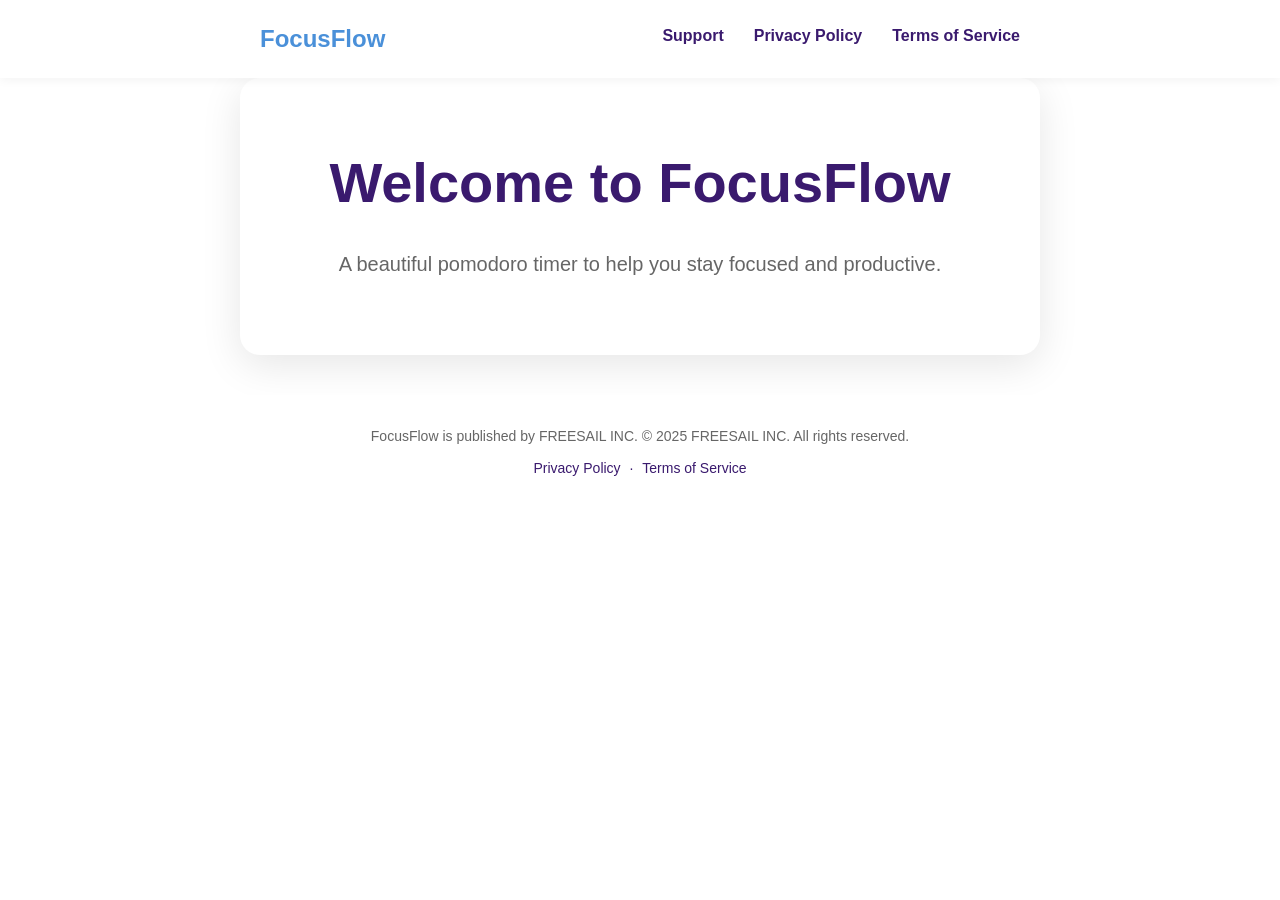
==== docs/index.html @ a46d9808 "web v1" ====
<!DOCTYPE html>
<html lang="en">
<head>
    <meta charset="UTF-8">
    <meta name="viewport" content="width=device-width, initial-scale=1.0">
    <title>FocusFlow</title>
    <link rel="stylesheet" href="style.css">
</head>
<body>
    <header>
        <div class="container">
            <div class="logo">FocusFlow</div>
            <nav>
                <a href="support.html">Support</a>
                <a href="privacy.html">Privacy Policy</a>
                <a href="terms.html">Terms of Service</a>
            </nav>
        </div>
    </header>

    <main class="container">
        <section class="hero">
            <h1>Welcome to FocusFlow</h1>
            <p>A beautiful pomodoro timer to help you stay focused and productive.</p>
        </section>
    </main>

    <footer>
        <div class="container">
            <p>FocusFlow is published by FREESAIL INC. © 2025 FREESAIL INC. All rights reserved.</p>
            <div class="footer-links">
                <a href="privacy.html">Privacy Policy</a> ·
                <a href="terms.html">Terms of Service</a>
            </div>
        </div>
    </footer>
</body>
</html>
---- docs/style.css ----
/* FocusFlow Website Styles */

:root {
    /* FocusFlow brand colors */
    --purple-dark: #3A1A6E;
    --purple-light: #B8A4D4;
    --blush-1: #FFB4A2;
    --blush-2: #F49EB5;
    --blush-3: #B8A4D4;
    --accent: #4A90D9;
    --bg-light: #FAFAFA;
    --text-primary: #3A1A6E;
    --text-secondary: #666;
}

* {
    margin: 0;
    padding: 0;
    box-sizing: border-box;
}

body {
    font-family: -apple-system, BlinkMacSystemFont, 'Nunito', 'Segoe UI', Roboto, sans-serif;
    line-height: 1.6;
    color: var(--text-primary);
    background: #FFFFFF;
    min-height: 100vh;
}

.container {
    max-width: 800px;
    margin: 0 auto;
    padding: 0 20px;
}

/* Header */
header {
    background: rgba(255, 255, 255, 0.95);
    backdrop-filter: blur(10px);
    padding: 20px 0;
    position: sticky;
    top: 0;
    z-index: 100;
    box-shadow: 0 2px 10px rgba(0, 0, 0, 0.05);
}

header .container {
    display: flex;
    justify-content: space-between;
    align-items: center;
}

.logo {
    font-size: 24px;
    font-weight: 800;
    color: var(--accent);
}

nav {
    display: flex;
    gap: 30px;
}

nav a {
    color: var(--text-primary);
    text-decoration: none;
    font-weight: 600;
    transition: color 0.3s;
    padding-bottom: 5px;
    border-bottom: 2px solid transparent;
}

nav a:hover,
nav a.active {
    color: var(--accent);
    border-bottom-color: var(--accent);
}

/* Main Content */
main {
    background: white;
    margin: 40px auto;
    padding: 60px 40px;
    border-radius: 20px;
    box-shadow: 0 10px 40px rgba(0, 0, 0, 0.1);
}

main.content {
    max-width: 700px;
}

h1 {
    font-size: 48px;
    font-weight: 800;
    color: var(--purple-dark);
    margin-bottom: 10px;
}

h2 {
    font-size: 28px;
    font-weight: 700;
    color: var(--purple-dark);
    margin-top: 40px;
    margin-bottom: 15px;
}

h3 {
    font-size: 20px;
    font-weight: 700;
    color: var(--purple-dark);
    margin-bottom: 10px;
}

p {
    color: var(--text-secondary);
    margin-bottom: 15px;
}

.last-updated {
    color: var(--text-secondary);
    font-size: 14px;
    margin-bottom: 30px;
}

.subtitle {
    font-size: 18px;
    color: var(--text-secondary);
    margin-bottom: 40px;
}

/* Highlight Box */
.highlight-box {
    background: var(--accent);
    color: white;
    padding: 30px;
    border-radius: 16px;
    margin: 30px 0;
}

.highlight-box h3 {
    color: white;
    margin-bottom: 15px;
}

.highlight-box ul {
    list-style: none;
    padding: 0;
}

.highlight-box li {
    padding-left: 25px;
    margin-bottom: 10px;
    position: relative;
    color: white;
}

.highlight-box li:before {
    content: "✓";
    position: absolute;
    left: 0;
    font-weight: bold;
    color: white;
}

/* Lists */
ul {
    margin-left: 30px;
    margin-bottom: 20px;
    color: var(--text-secondary);
}

li {
    margin-bottom: 8px;
}

/* Links */
a {
    color: var(--accent);
    text-decoration: none;
    transition: opacity 0.3s;
}

a:hover {
    opacity: 0.8;
}

/* Contact Box */
.contact-box {
    background: #F5F5F7;
    padding: 30px;
    border-radius: 16px;
    margin: 40px 0;
    text-align: center;
}

.contact-box p {
    color: var(--text-primary);
    margin-bottom: 10px;
}

.contact-box a {
    font-size: 18px;
    font-weight: 600;
}

/* Support Card */
.support-card {
    background: var(--accent);
    color: white;
    padding: 40px;
    border-radius: 16px;
    text-align: center;
    margin: 40px 0;
}

.support-card .icon {
    font-size: 48px;
    margin-bottom: 20px;
}

.support-card h2 {
    color: white;
    margin-top: 0;
}

.support-card p {
    color: rgba(255, 255, 255, 0.9);
}

.button {
    display: inline-block;
    background: white;
    color: var(--accent);
    padding: 15px 30px;
    border-radius: 12px;
    font-weight: 700;
    margin-top: 20px;
    transition: transform 0.2s;
}

.button:hover {
    transform: translateY(-2px);
    opacity: 1;
}

/* FAQ Items */
.faq-item {
    margin-bottom: 15px;
}

.faq-question {
    display: flex;
    justify-content: space-between;
    align-items: center;
    cursor: pointer;
    padding: 20px;
    background: #F5F5F7;
    border-radius: 12px;
    transition: background 0.3s;
}

.faq-question:hover {
    background: #EBEBED;
}

.faq-question h3 {
    margin: 0;
    font-size: 18px;
    font-weight: 600;
    color: var(--text-primary);
}

.faq-arrow {
    font-size: 24px;
    color: var(--text-secondary);
    transition: transform 0.3s;
}

.faq-item.active .faq-arrow {
    transform: rotate(90deg);
}

.faq-answer {
    max-height: 0;
    overflow: hidden;
    transition: max-height 0.3s ease-out, padding 0.3s ease-out;
    padding: 0 20px;
}

.faq-item.active .faq-answer {
    max-height: 500px;
    padding: 20px;
}

.faq-answer p {
    margin: 0;
    color: var(--text-secondary);
}

.faq-answer ul {
    margin-top: 10px;
}

/* Hero Section */
.hero {
    text-align: center;
    padding: 60px 0;
}

.hero h1 {
    font-size: 56px;
    margin-bottom: 20px;
}

.hero p {
    font-size: 20px;
    color: var(--text-secondary);
}

/* Footer */
footer {
    background: rgba(255, 255, 255, 0.95);
    padding: 30px 0;
    text-align: center;
    margin-top: 40px;
}

footer p {
    color: var(--text-secondary);
    font-size: 14px;
    margin-bottom: 10px;
}

.footer-links {
    font-size: 14px;
}

.footer-links a {
    color: var(--text-primary);
    margin: 0 5px;
}

/* Mobile Responsive */
@media (max-width: 768px) {
    header .container {
        flex-direction: column;
        gap: 15px;
    }

    nav {
        gap: 20px;
    }

    main {
        padding: 40px 20px;
        margin: 20px auto;
    }

    h1 {
        font-size: 36px;
    }

    h2 {
        font-size: 24px;
    }

    .hero h1 {
        font-size: 42px;
    }

    .hero p {
        font-size: 18px;
    }
}
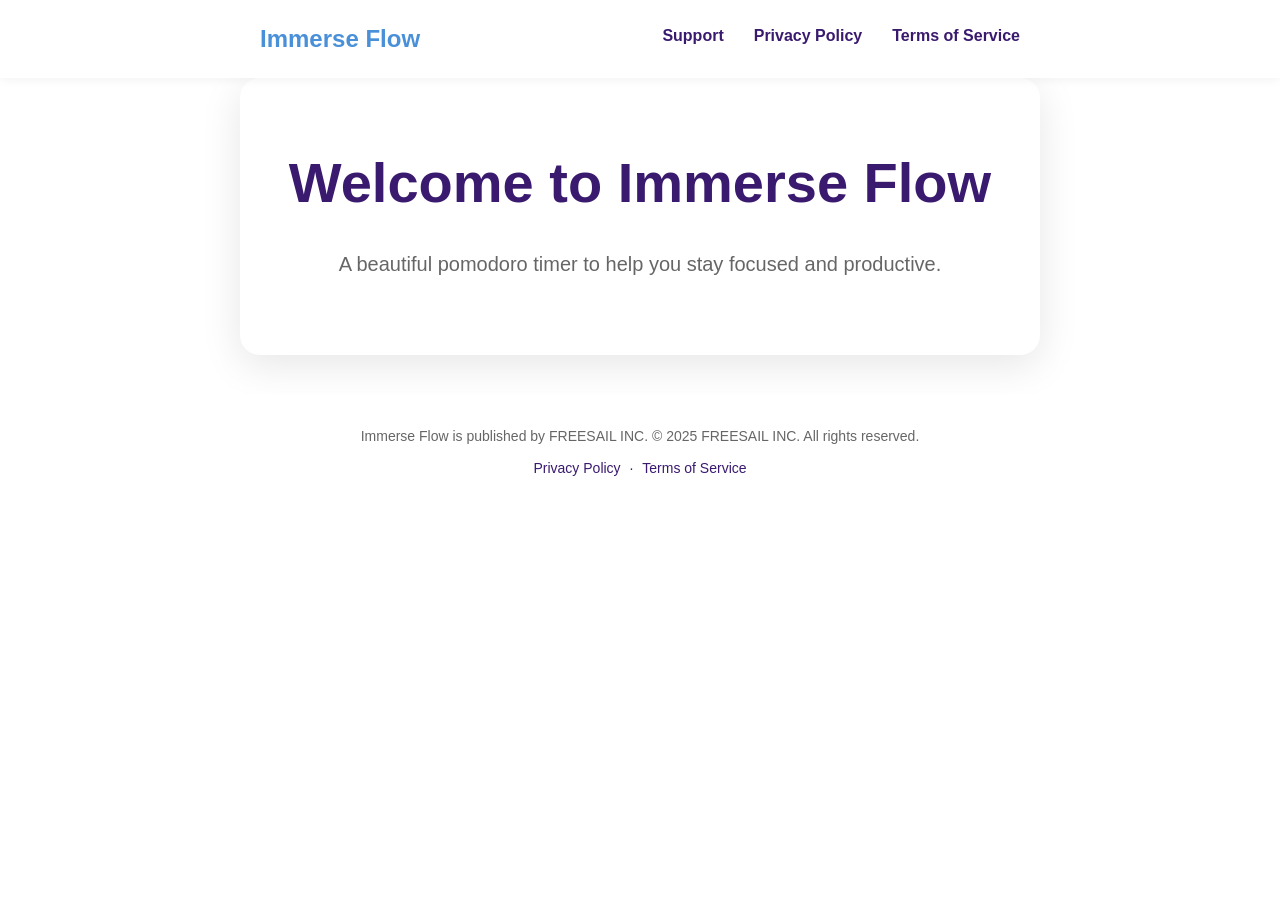
==== commit 9110394e: "update name" ====
--- a/docs/index.html
+++ b/docs/index.html
@@ -3,13 +3,13 @@
 <head>
     <meta charset="UTF-8">
     <meta name="viewport" content="width=device-width, initial-scale=1.0">
-    <title>FocusFlow</title>
+    <title>Immerse Flow</title>
     <link rel="stylesheet" href="style.css">
 </head>
 <body>
     <header>
         <div class="container">
-            <div class="logo">FocusFlow</div>
+            <div class="logo">Immerse Flow</div>
             <nav>
                 <a href="support.html">Support</a>
                 <a href="privacy.html">Privacy Policy</a>
@@ -20,14 +20,14 @@
 
     <main class="container">
         <section class="hero">
-            <h1>Welcome to FocusFlow</h1>
+            <h1>Welcome to Immerse Flow</h1>
             <p>A beautiful pomodoro timer to help you stay focused and productive.</p>
         </section>
     </main>
 
     <footer>
         <div class="container">
-            <p>FocusFlow is published by FREESAIL INC. © 2025 FREESAIL INC. All rights reserved.</p>
+            <p>Immerse Flow is published by FREESAIL INC. © 2025 FREESAIL INC. All rights reserved.</p>
             <div class="footer-links">
                 <a href="privacy.html">Privacy Policy</a> ·
                 <a href="terms.html">Terms of Service</a>
--- a/docs/style.css
+++ b/docs/style.css
@@ -1,7 +1,7 @@
-/* FocusFlow Website Styles */
+/* Immerse Flow Website Styles */
 
 :root {
-    /* FocusFlow brand colors */
+    /* Immerse Flow brand colors */
     --purple-dark: #3A1A6E;
     --purple-light: #B8A4D4;
     --blush-1: #FFB4A2;
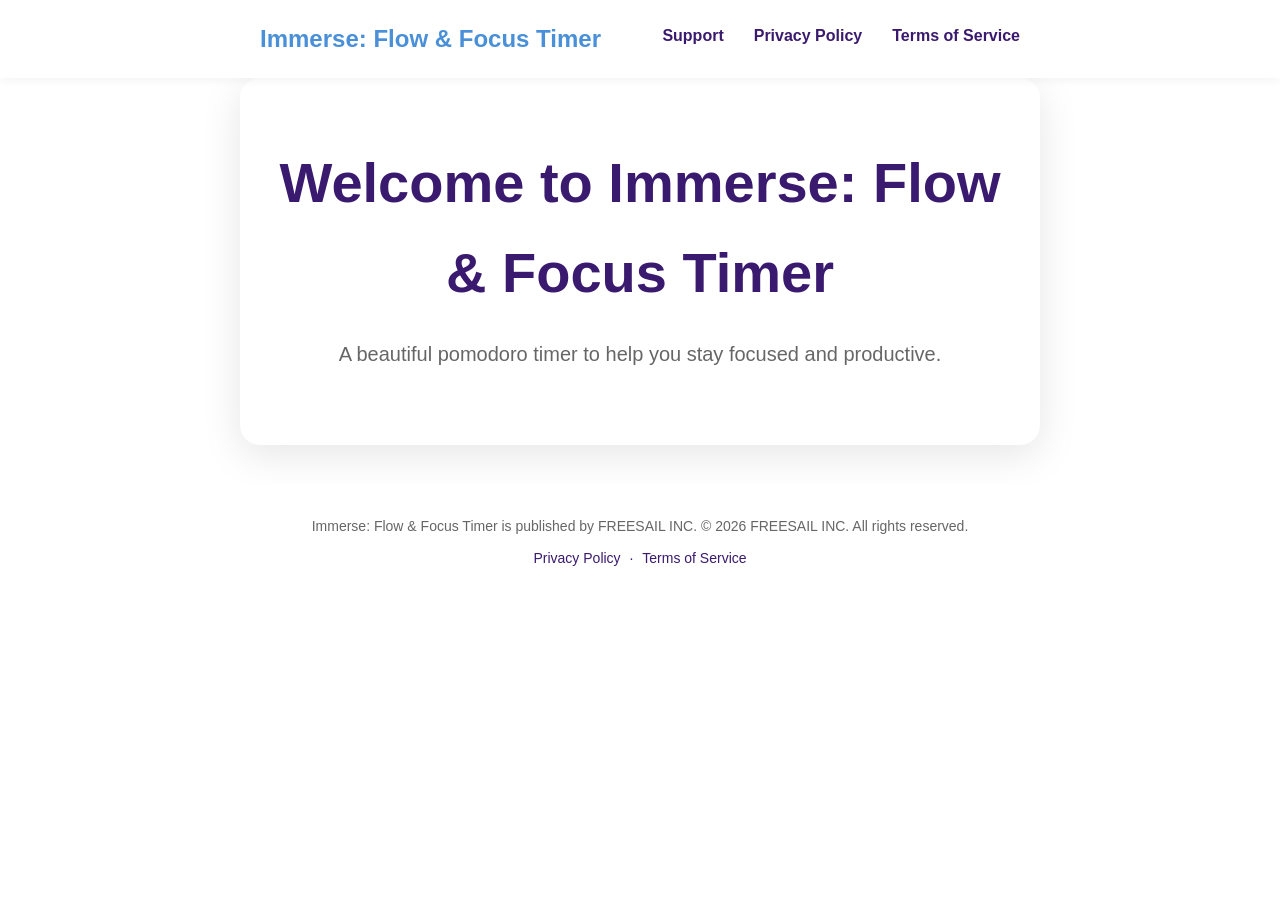
==== commit bcff02a2: "2026 fixed" ====
--- a/docs/index.html
+++ b/docs/index.html
@@ -3,13 +3,13 @@
 <head>
     <meta charset="UTF-8">
     <meta name="viewport" content="width=device-width, initial-scale=1.0">
-    <title>Immerse Flow</title>
+    <title>Immerse: Flow &amp; Focus Timer</title>
     <link rel="stylesheet" href="style.css">
 </head>
 <body>
     <header>
         <div class="container">
-            <div class="logo">Immerse Flow</div>
+            <a href="index.html" class="logo">Immerse: Flow &amp; Focus Timer</a>
             <nav>
                 <a href="support.html">Support</a>
                 <a href="privacy.html">Privacy Policy</a>
@@ -20,14 +20,14 @@
 
     <main class="container">
         <section class="hero">
-            <h1>Welcome to Immerse Flow</h1>
+            <h1>Welcome to Immerse: Flow &amp; Focus Timer</h1>
             <p>A beautiful pomodoro timer to help you stay focused and productive.</p>
         </section>
     </main>
 
     <footer>
         <div class="container">
-            <p>Immerse Flow is published by FREESAIL INC. © 2025 FREESAIL INC. All rights reserved.</p>
+            <p>Immerse: Flow &amp; Focus Timer is published by FREESAIL INC. © 2026 FREESAIL INC. All rights reserved.</p>
             <div class="footer-links">
                 <a href="privacy.html">Privacy Policy</a> ·
                 <a href="terms.html">Terms of Service</a>
--- a/docs/style.css
+++ b/docs/style.css
@@ -54,6 +54,13 @@
     font-size: 24px;
     font-weight: 800;
     color: var(--accent);
+    text-decoration: none;
+    cursor: pointer;
+    transition: opacity 0.3s;
+}
+
+.logo:hover {
+    opacity: 0.8;
 }
 
 nav {
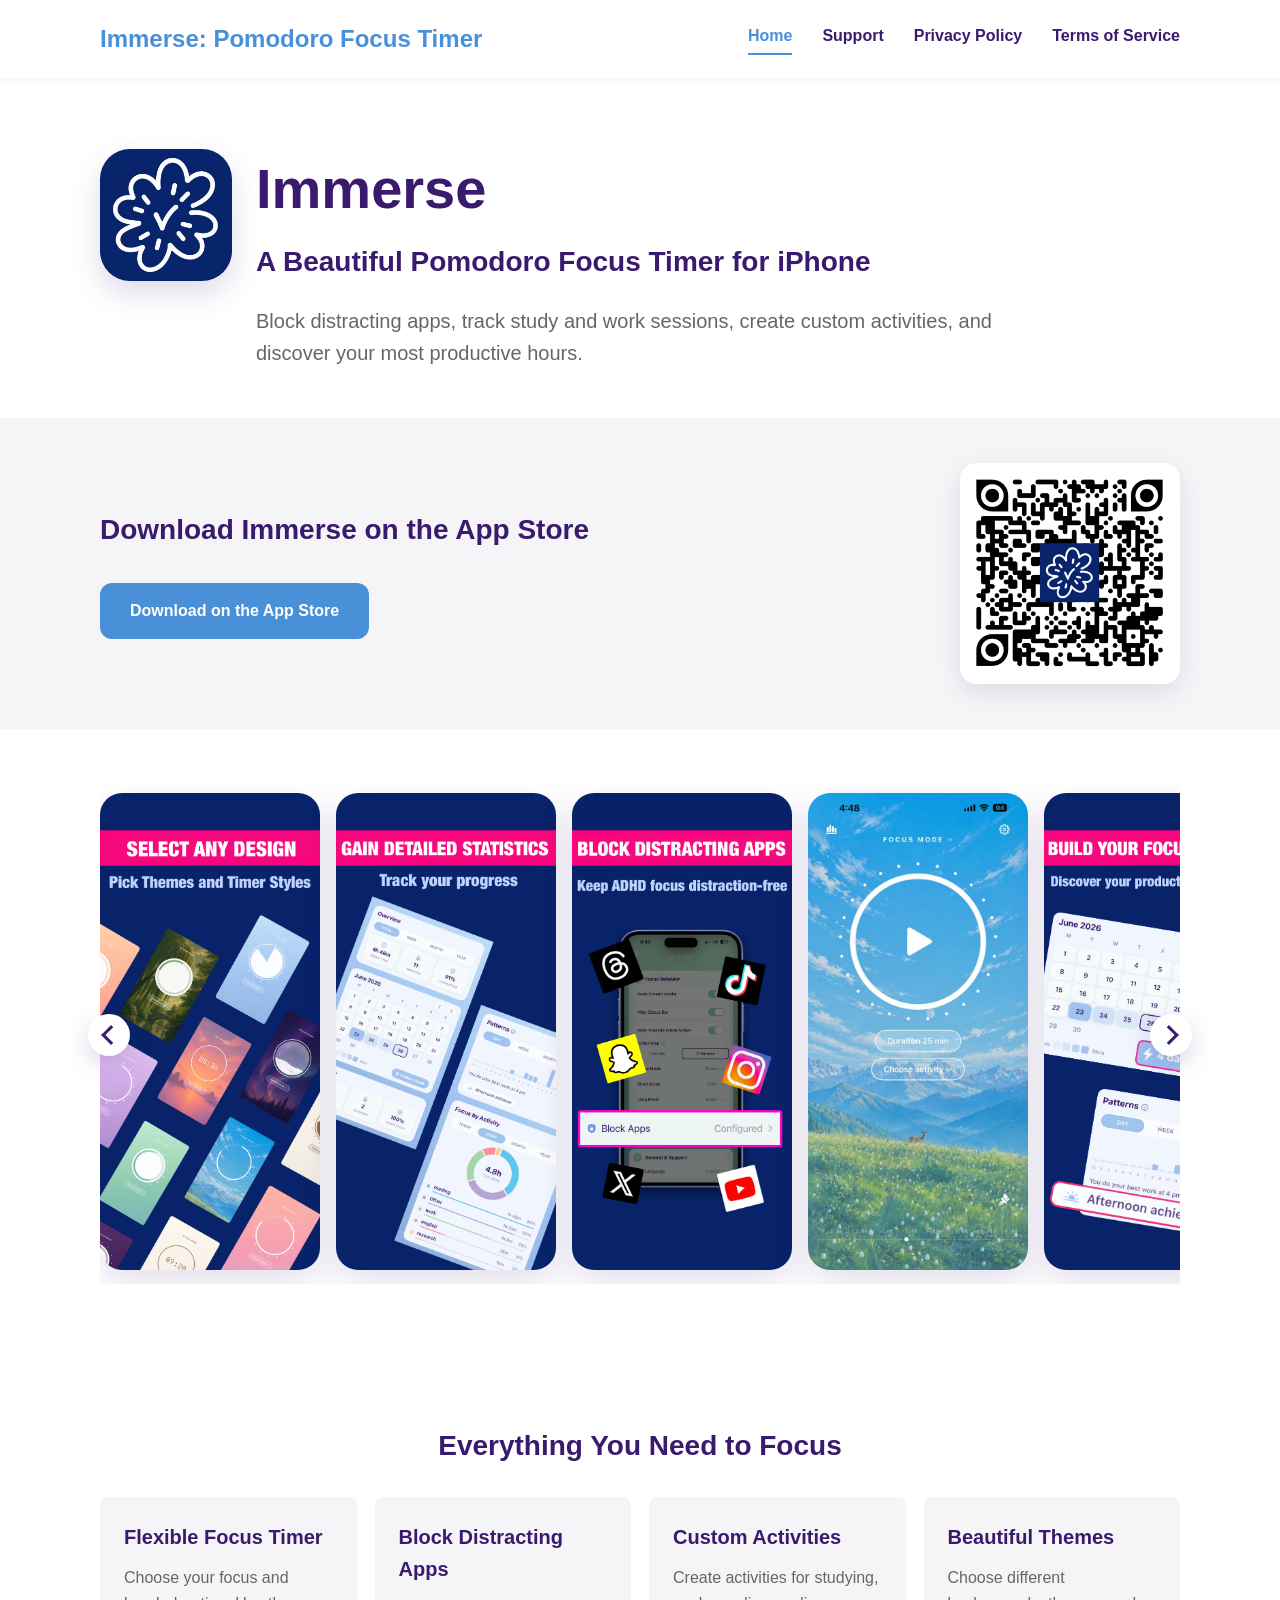
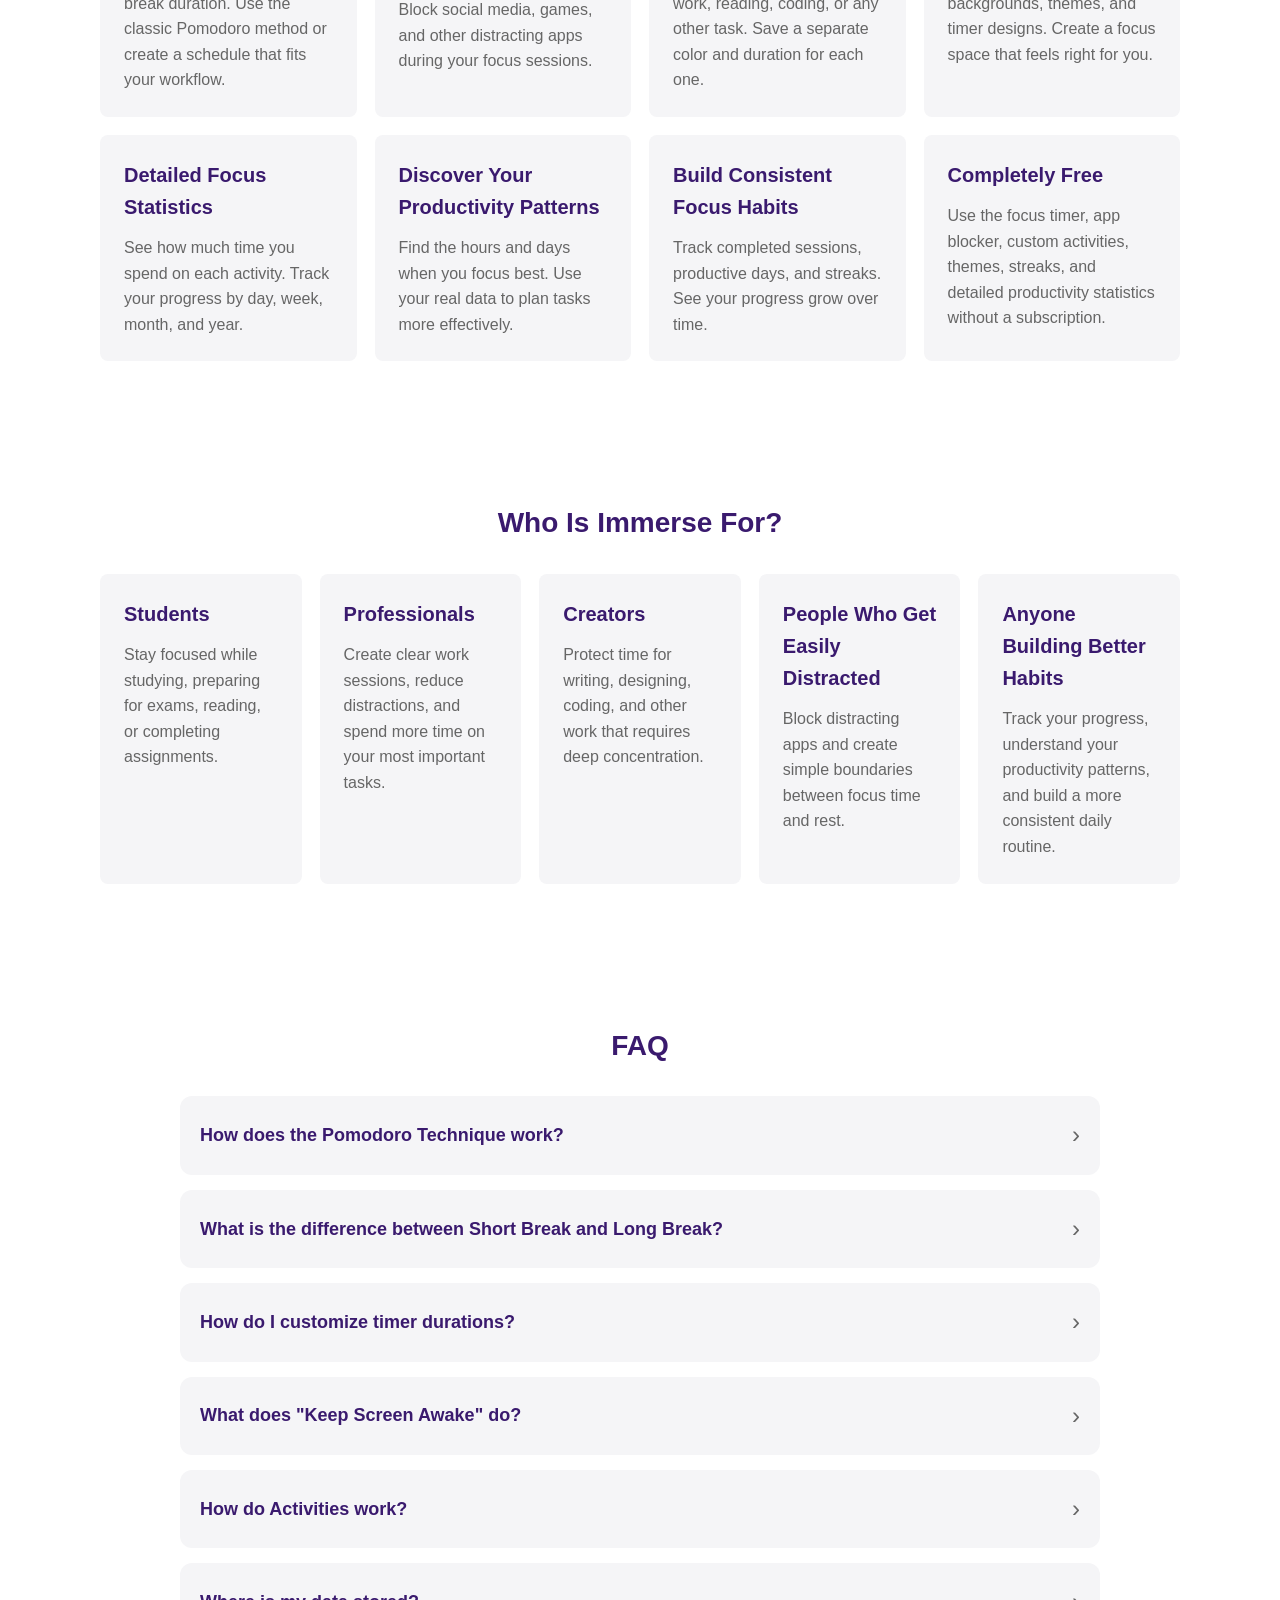
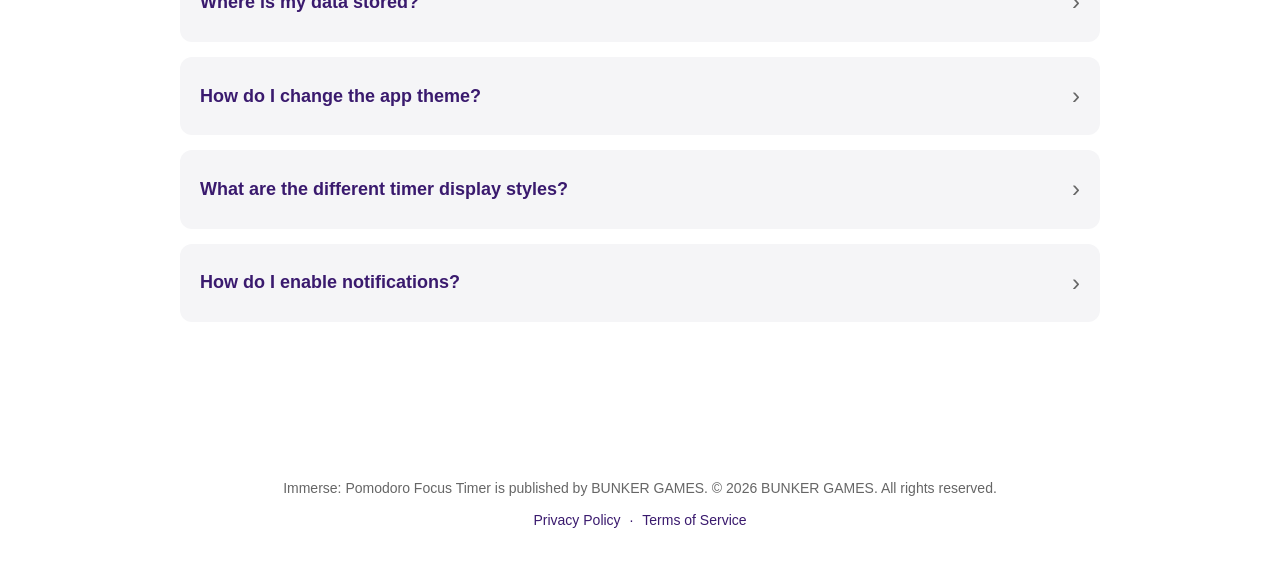
==== commit 8068cd97: "Upd main page" ====
--- a/docs/index.html
+++ b/docs/index.html
@@ -3,14 +3,48 @@
 <head>
     <meta charset="UTF-8">
     <meta name="viewport" content="width=device-width, initial-scale=1.0">
-    <title>Immerse: Flow &amp; Focus Timer</title>
+    <title>Immerse: Pomodoro Focus Timer for iPhone | Study &amp; Deep Work</title>
+    <meta name="description" content="Immerse is a free Pomodoro focus timer for iPhone with app blocking, custom activities, beautiful themes, streaks, and detailed productivity statistics.">
+    <meta name="robots" content="index, follow, max-image-preview:large">
+    <link rel="canonical" href="https://nikaprokudina.github.io/Immerse-Flow/">
+    <meta property="og:type" content="website">
+    <meta property="og:title" content="Immerse: Pomodoro Focus Timer">
+    <meta property="og:description" content="A beautiful free focus timer for study, work, and deep focus on iPhone.">
+    <meta property="og:url" content="https://nikaprokudina.github.io/Immerse-Flow/">
+    <meta property="og:image" content="https://nikaprokudina.github.io/Immerse-Flow/og-image.jpg">
+    <meta name="twitter:card" content="summary_large_image">
+    <meta name="apple-itunes-app" content="app-id=6782882276">
+    <script type="application/ld+json">
+    {
+      "@context": "https://schema.org",
+      "@type": "MobileApplication",
+      "name": "Immerse: Pomodoro Focus Timer",
+      "alternateName": "Immerse",
+      "operatingSystem": "iOS 17.0 or later",
+      "applicationCategory": "UtilitiesApplication",
+      "applicationSubCategory": "Productivity",
+      "description": "A free Pomodoro focus timer for iPhone with app blocking, custom activities, themes, streaks, and detailed productivity statistics.",
+      "url": "https://nikaprokudina.github.io/Immerse-Flow/",
+      "downloadUrl": "https://apps.apple.com/app/id6782882276",
+      "offers": {
+        "@type": "Offer",
+        "price": "0",
+        "priceCurrency": "USD"
+      },
+      "publisher": {
+        "@type": "Organization",
+        "name": "BUNKER GAMES"
+      }
+    }
+    </script>
     <link rel="stylesheet" href="style.css">
 </head>
 <body>
     <header>
         <div class="container">
-            <a href="index.html" class="logo">Immerse: Flow &amp; Focus Timer</a>
+            <a href="index.html" class="logo">Immerse: Pomodoro Focus Timer</a>
             <nav>
+                <a href="index.html" class="active">Home</a>
                 <a href="support.html">Support</a>
                 <a href="privacy.html">Privacy Policy</a>
                 <a href="terms.html">Terms of Service</a>
@@ -18,21 +52,294 @@
         </div>
     </header>
 
-    <main class="container">
+    <main class="home-main">
         <section class="hero">
-            <h1>Welcome to Immerse: Flow &amp; Focus Timer</h1>
-            <p>A beautiful pomodoro timer to help you stay focused and productive.</p>
+            <div class="container hero-content">
+                <div class="hero-title">
+                    <img src="Icon.png" alt="Immerse app icon">
+                    <div class="hero-heading">
+                        <h1>Immerse</h1>
+                        <p class="hero-subtitle">A Beautiful Pomodoro Focus Timer for iPhone</p>
+                    </div>
+                </div>
+                <p class="hero-description">Block distracting apps, track study and work sessions, create custom activities, and discover your most productive hours.</p>
+            </div>
+        </section>
+
+        <section class="download-section">
+            <div class="container app-download">
+                <div class="app-download-copy">
+                    <h2>Download Immerse on the App Store</h2>
+                    <a class="button app-store-button" href="https://apps.apple.com/tr/app/immerse-pomodoro-focus-timer/id6782882276" target="_blank" rel="noopener noreferrer">Download on the App Store</a>
+                </div>
+                <a class="qr-link" href="https://apps.apple.com/tr/app/immerse-pomodoro-focus-timer/id6782882276" target="_blank" rel="noopener noreferrer" aria-label="Open Immerse in the App Store">
+                    <img src="QR.jpg" alt="QR code for Immerse on the App Store">
+                </a>
+            </div>
+        </section>
+
+        <section class="screenshots-section">
+            <div class="container">
+                <div class="screenshots-carousel">
+                    <button class="carousel-button carousel-button-prev" type="button" aria-label="Scroll screenshots left"></button>
+                    <div class="screenshots-grid" aria-label="Immerse app screenshots">
+                        <img src="1.JPG" alt="Immerse focus timer screen" loading="lazy" draggable="false">
+                        <img src="2.JPG" alt="Immerse timer customization screen" loading="lazy" draggable="false">
+                        <img src="3.JPG" alt="Immerse custom activities screen" loading="lazy" draggable="false">
+                        <img src="4.jpg" alt="Immerse app blocking screen" loading="lazy" draggable="false">
+                        <img src="5.JPG" alt="Immerse focus statistics screen" loading="lazy" draggable="false">
+                        <img src="6.jpg" alt="Immerse productivity patterns screen" loading="lazy" draggable="false">
+                        <img src="7.JPG" alt="Immerse focus habits and streaks screen" loading="lazy" draggable="false">
+                    </div>
+                    <button class="carousel-button carousel-button-next" type="button" aria-label="Scroll screenshots right"></button>
+                </div>
+            </div>
+        </section>
+
+        <section class="content-section">
+            <div class="container">
+                <h2>Everything You Need to Focus</h2>
+                <div class="feature-grid">
+                    <article class="feature-card">
+                        <h3>Flexible Focus Timer</h3>
+                        <p>Choose your focus and break duration. Use the classic Pomodoro method or create a schedule that fits your workflow.</p>
+                    </article>
+                    <article class="feature-card">
+                        <h3>Block Distracting Apps</h3>
+                        <p>Block social media, games, and other distracting apps during your focus sessions.</p>
+                    </article>
+                    <article class="feature-card">
+                        <h3>Custom Activities</h3>
+                        <p>Create activities for studying, work, reading, coding, or any other task. Save a separate color and duration for each one.</p>
+                    </article>
+                    <article class="feature-card">
+                        <h3>Beautiful Themes</h3>
+                        <p>Choose different backgrounds, themes, and timer designs. Create a focus space that feels right for you.</p>
+                    </article>
+                    <article class="feature-card">
+                        <h3>Detailed Focus Statistics</h3>
+                        <p>See how much time you spend on each activity. Track your progress by day, week, month, and year.</p>
+                    </article>
+                    <article class="feature-card">
+                        <h3>Discover Your Productivity Patterns</h3>
+                        <p>Find the hours and days when you focus best. Use your real data to plan tasks more effectively.</p>
+                    </article>
+                    <article class="feature-card">
+                        <h3>Build Consistent Focus Habits</h3>
+                        <p>Track completed sessions, productive days, and streaks. See your progress grow over time.</p>
+                    </article>
+                    <article class="feature-card">
+                        <h3>Completely Free</h3>
+                        <p>Use the focus timer, app blocker, custom activities, themes, streaks, and detailed productivity statistics without a subscription.</p>
+                    </article>
+                </div>
+            </div>
+        </section>
+
+        <section class="content-section">
+            <div class="container">
+                <h2>Who Is Immerse For?</h2>
+                <div class="audience-grid">
+                    <article class="feature-card">
+                        <h3>Students</h3>
+                        <p>Stay focused while studying, preparing for exams, reading, or completing assignments.</p>
+                    </article>
+                    <article class="feature-card">
+                        <h3>Professionals</h3>
+                        <p>Create clear work sessions, reduce distractions, and spend more time on your most important tasks.</p>
+                    </article>
+                    <article class="feature-card">
+                        <h3>Creators</h3>
+                        <p>Protect time for writing, designing, coding, and other work that requires deep concentration.</p>
+                    </article>
+                    <article class="feature-card">
+                        <h3>People Who Get Easily Distracted</h3>
+                        <p>Block distracting apps and create simple boundaries between focus time and rest.</p>
+                    </article>
+                    <article class="feature-card">
+                        <h3>Anyone Building Better Habits</h3>
+                        <p>Track your progress, understand your productivity patterns, and build a more consistent daily routine.</p>
+                    </article>
+                </div>
+            </div>
+        </section>
+
+        <section class="faq-section">
+            <div class="container">
+                <h2>FAQ</h2>
+
+                <div class="faq-item">
+                    <div class="faq-question">
+                        <h3>How does the Pomodoro Technique work?</h3>
+                        <span class="faq-arrow">›</span>
+                    </div>
+                    <div class="faq-answer">
+                        <p>The Pomodoro Technique is a time management method that uses a timer to break work into intervals, typically 25 minutes, separated by short breaks. Immerse: Pomodoro Focus Timer helps you customize these intervals to match your workflow.</p>
+                    </div>
+                </div>
+
+                <div class="faq-item">
+                    <div class="faq-question">
+                        <h3>What is the difference between Short Break and Long Break?</h3>
+                        <span class="faq-arrow">›</span>
+                    </div>
+                    <div class="faq-answer">
+                        <p>Short Breaks are quick 5-minute rests between focus sessions. Long Breaks are longer 15-minute breaks that occur after a set number of focus sessions, configurable in Settings, Focus Behavior, Long Break After.</p>
+                    </div>
+                </div>
+
+                <div class="faq-item">
+                    <div class="faq-question">
+                        <h3>How do I customize timer durations?</h3>
+                        <span class="faq-arrow">›</span>
+                    </div>
+                    <div class="faq-answer">
+                        <p>Open Settings, then Focus Behavior. You can customize Focus Mode duration, Short Break, Long Break, and set Duration Step to control time increments.</p>
+                    </div>
+                </div>
+
+                <div class="faq-item">
+                    <div class="faq-question">
+                        <h3>What does "Keep Screen Awake" do?</h3>
+                        <span class="faq-arrow">›</span>
+                    </div>
+                    <div class="faq-answer">
+                        <p>When enabled, Immerse: Pomodoro Focus Timer prevents your device from going to sleep during an active focus session. This keeps the timer visible on your screen.</p>
+                    </div>
+                </div>
+
+                <div class="faq-item">
+                    <div class="faq-question">
+                        <h3>How do Activities work?</h3>
+                        <span class="faq-arrow">›</span>
+                    </div>
+                    <div class="faq-answer">
+                        <p>Activities let you categorize your focus sessions, such as Coding, Writing, or Study. Create activities in Settings, Activities, then select one before starting a timer. Your statistics will track time spent on each activity.</p>
+                    </div>
+                </div>
+
+                <div class="faq-item">
+                    <div class="faq-question">
+                        <h3>Where is my data stored?</h3>
+                        <span class="faq-arrow">›</span>
+                    </div>
+                    <div class="faq-answer">
+                        <p>All your focus sessions, statistics, and settings are stored locally on your device in Immerse: Pomodoro Focus Timer's private storage. Your data never leaves your device and is not uploaded to any server. See our <a href="privacy.html">Privacy Policy</a> for more details.</p>
+                    </div>
+                </div>
+
+                <div class="faq-item">
+                    <div class="faq-question">
+                        <h3>How do I change the app theme?</h3>
+                        <span class="faq-arrow">›</span>
+                    </div>
+                    <div class="faq-answer">
+                        <p>Open Settings, Appearance, Background. Choose from gradient themes like Blush, Sky, Peach, Matcha, Lavender, Milk, Twilight, or photo backgrounds like Sunset, Mountains, Forest, and Aurora.</p>
+                    </div>
+                </div>
+
+                <div class="faq-item">
+                    <div class="faq-question">
+                        <h3>What are the different timer display styles?</h3>
+                        <span class="faq-arrow">›</span>
+                    </div>
+                    <div class="faq-answer">
+                        <p>Immerse: Pomodoro Focus Timer offers 5 timer styles in Settings, Appearance, Timer Display:</p>
+                        <ul>
+                            <li><strong>Lap</strong> - Inner circle with gradient progress</li>
+                            <li><strong>Pie</strong> - Wedge-style countdown</li>
+                            <li><strong>Ring</strong> - Classic circular ring</li>
+                            <li><strong>Digits</strong> - Large digital countdown</li>
+                            <li><strong>Bubble</strong> - Floating bubble design</li>
+                        </ul>
+                    </div>
+                </div>
+
+                <div class="faq-item">
+                    <div class="faq-question">
+                        <h3>How do I enable notifications?</h3>
+                        <span class="faq-arrow">›</span>
+                    </div>
+                    <div class="faq-answer">
+                        <p>Open Settings, General &amp; Support, Notifications and toggle it on. If this is your first time, iOS will ask for permission. If you previously denied permission, the toggle will open iOS Settings where you can enable notifications for Immerse: Pomodoro Focus Timer.</p>
+                    </div>
+                </div>
+            </div>
         </section>
     </main>
 
     <footer>
         <div class="container">
-            <p>Immerse: Flow &amp; Focus Timer is published by FREESAIL INC. © 2026 FREESAIL INC. All rights reserved.</p>
+            <p>Immerse: Pomodoro Focus Timer is published by BUNKER GAMES. © 2026 BUNKER GAMES. All rights reserved.</p>
             <div class="footer-links">
                 <a href="privacy.html">Privacy Policy</a> ·
                 <a href="terms.html">Terms of Service</a>
             </div>
         </div>
     </footer>
+
+    <script>
+        const screenshotsGrid = document.querySelector('.screenshots-grid');
+        if (screenshotsGrid) {
+            let isDragging = false;
+            let dragStartX = 0;
+            let scrollStartX = 0;
+
+            document.querySelector('.carousel-button-prev')?.addEventListener('click', () => {
+                screenshotsGrid.scrollBy({ left: -screenshotsGrid.clientWidth, behavior: 'smooth' });
+            });
+            document.querySelector('.carousel-button-next')?.addEventListener('click', () => {
+                screenshotsGrid.scrollBy({ left: screenshotsGrid.clientWidth, behavior: 'smooth' });
+            });
+
+            screenshotsGrid.addEventListener('pointerdown', event => {
+                isDragging = true;
+                dragStartX = event.clientX;
+                scrollStartX = screenshotsGrid.scrollLeft;
+                screenshotsGrid.classList.add('dragging');
+                screenshotsGrid.setPointerCapture(event.pointerId);
+            });
+
+            screenshotsGrid.addEventListener('pointermove', event => {
+                if (!isDragging) {
+                    return;
+                }
+
+                event.preventDefault();
+                screenshotsGrid.scrollLeft = scrollStartX - (event.clientX - dragStartX);
+            });
+
+            const stopDragging = event => {
+                if (!isDragging) {
+                    return;
+                }
+
+                isDragging = false;
+                screenshotsGrid.classList.remove('dragging');
+                if (screenshotsGrid.hasPointerCapture(event.pointerId)) {
+                    screenshotsGrid.releasePointerCapture(event.pointerId);
+                }
+            };
+
+            screenshotsGrid.addEventListener('pointerup', stopDragging);
+            screenshotsGrid.addEventListener('pointercancel', stopDragging);
+            screenshotsGrid.addEventListener('pointerleave', stopDragging);
+        }
+
+        document.querySelectorAll('.faq-question').forEach(question => {
+            question.addEventListener('click', () => {
+                const faqItem = question.parentElement;
+                const isActive = faqItem.classList.contains('active');
+
+                document.querySelectorAll('.faq-item').forEach(item => {
+                    item.classList.remove('active');
+                });
+
+                if (!isActive) {
+                    faqItem.classList.add('active');
+                }
+            });
+        });
+    </script>
 </body>
 </html>
--- a/docs/style.css
+++ b/docs/style.css
@@ -1,7 +1,7 @@
-/* Immerse Flow Website Styles */
+/* Immerse: Pomodoro Focus Timer Website Styles */
 
 :root {
-    /* Immerse Flow brand colors */
+    /* Immerse: Pomodoro Focus Timer brand colors */
     --purple-dark: #3A1A6E;
     --purple-light: #B8A4D4;
     --blush-1: #FFB4A2;
@@ -28,7 +28,7 @@
 }
 
 .container {
-    max-width: 800px;
+    max-width: 1120px;
     margin: 0 auto;
     padding: 0 20px;
 }
@@ -92,8 +92,12 @@
     box-shadow: 0 10px 40px rgba(0, 0, 0, 0.1);
 }
 
+main.container {
+    padding: 60px 40px;
+}
+
 main.content {
-    max-width: 700px;
+    max-width: 1040px;
 }
 
 h1 {
@@ -309,19 +313,234 @@
 }
 
 /* Hero Section */
+.home-main {
+    margin: 24px 0 40px;
+    padding: 0;
+    border-radius: 0;
+    box-shadow: none;
+    overflow: hidden;
+}
+
 .hero {
     text-align: center;
-    padding: 60px 0;
+    padding: 42px 0 34px;
 }
 
 .hero h1 {
     font-size: 56px;
-    margin-bottom: 20px;
-}
-
-.hero p {
+    margin-bottom: 0;
+    text-align: left;
+}
+
+.hero-description {
     font-size: 20px;
     color: var(--text-secondary);
+    margin-top: 20px;
+    margin-left: 156px;
+    max-width: 780px;
+    text-align: left;
+}
+
+.hero-content {
+    max-width: 1120px;
+}
+
+.hero-title {
+    display: flex;
+    align-items: center;
+    justify-content: flex-start;
+    gap: 24px;
+}
+
+.hero-heading {
+    min-width: 0;
+}
+
+.hero-subtitle {
+    font-size: 28px;
+    font-weight: 700;
+    color: var(--purple-dark);
+    margin-top: 6px;
+    margin-bottom: 0;
+    text-align: left;
+}
+
+.hero-title img {
+    flex: 0 0 132px;
+    width: 132px;
+    height: 132px;
+    border-radius: 30px;
+    box-shadow: 0 12px 30px rgba(58, 26, 110, 0.16);
+}
+
+.screenshots-section {
+    padding: 56px 0 70px;
+}
+
+.screenshots-carousel {
+    position: relative;
+}
+
+.screenshots-grid {
+    display: flex;
+    gap: 16px;
+    overflow-x: auto;
+    scroll-snap-type: x mandatory;
+    padding: 8px 4px 14px;
+    -webkit-overflow-scrolling: touch;
+    cursor: grab;
+    user-select: none;
+    touch-action: pan-y;
+}
+
+.screenshots-grid.dragging {
+    cursor: grabbing;
+    scroll-snap-type: none;
+}
+
+.screenshots-grid img {
+    flex: 0 0 220px;
+    display: block;
+    width: 220px;
+    border-radius: 22px;
+    box-shadow: 0 12px 34px rgba(58, 26, 110, 0.14);
+    scroll-snap-align: start;
+}
+
+.carousel-button {
+    position: absolute;
+    top: 50%;
+    z-index: 2;
+    width: 42px;
+    height: 42px;
+    appearance: none;
+    border: 0;
+    border-radius: 50%;
+    background: white;
+    color: var(--purple-dark);
+    box-shadow: 0 8px 24px rgba(58, 26, 110, 0.18);
+    cursor: pointer;
+    transform: translateY(-50%);
+    transition: transform 0.2s, opacity 0.2s;
+}
+
+.carousel-button::before {
+    content: "";
+    position: absolute;
+    top: 50%;
+    left: 50%;
+    width: 11px;
+    height: 11px;
+    border-top: 3px solid currentColor;
+    border-right: 3px solid currentColor;
+}
+
+.carousel-button-prev::before {
+    transform: translate(-35%, -50%) rotate(-135deg);
+}
+
+.carousel-button-next::before {
+    transform: translate(-65%, -50%) rotate(45deg);
+}
+
+.carousel-button:hover {
+    opacity: 1;
+    transform: translateY(-50%) scale(1.05);
+}
+
+.carousel-button-prev {
+    left: -12px;
+}
+
+.carousel-button-next {
+    right: -12px;
+}
+
+.content-section,
+.faq-section {
+    padding: 70px 0;
+}
+
+.content-section h2,
+.faq-section h2 {
+    margin-top: 0;
+    margin-bottom: 28px;
+    text-align: center;
+}
+
+.feature-grid,
+.audience-grid {
+    display: grid;
+    gap: 18px;
+}
+
+.feature-grid {
+    grid-template-columns: repeat(4, minmax(0, 1fr));
+}
+
+.audience-grid {
+    grid-template-columns: repeat(5, minmax(0, 1fr));
+}
+
+.feature-card {
+    background: #F5F5F7;
+    padding: 24px;
+    border-radius: 8px;
+}
+
+.feature-card h3 {
+    margin-bottom: 12px;
+}
+
+.feature-card p {
+    margin-bottom: 0;
+}
+
+.download-section {
+    background: #F5F5F7;
+}
+
+.app-download {
+    display: grid;
+    grid-template-columns: minmax(0, 1fr) 220px;
+    gap: 40px;
+    align-items: center;
+    padding-top: 45px;
+    padding-bottom: 45px;
+    text-align: left;
+}
+
+.app-download h2 {
+    margin-top: 0;
+    margin-bottom: 10px;
+}
+
+.app-download p {
+    margin-bottom: 0;
+}
+
+.app-store-button {
+    background: var(--accent);
+    color: white;
+}
+
+.qr-link {
+    display: block;
+    padding: 12px;
+    background: white;
+    border-radius: 16px;
+    box-shadow: 0 8px 24px rgba(58, 26, 110, 0.12);
+}
+
+.qr-link img {
+    display: block;
+    width: 100%;
+    height: auto;
+    border-radius: 8px;
+}
+
+.faq-section .container {
+    max-width: 960px;
 }
 
 /* Footer */
@@ -363,6 +582,10 @@
         margin: 20px auto;
     }
 
+    main.container {
+        padding: 40px 20px;
+    }
+
     h1 {
         font-size: 36px;
     }
@@ -373,9 +596,73 @@
 
     .hero h1 {
         font-size: 42px;
-    }
-
-    .hero p {
+        text-align: center;
+    }
+
+    .hero-description {
         font-size: 18px;
-    }
-}
+        margin-left: 0;
+        text-align: center;
+    }
+
+    .hero-subtitle {
+        font-size: 24px;
+        text-align: center;
+    }
+
+    .hero {
+        padding: 38px 0 30px;
+    }
+
+    .hero-title {
+        flex-direction: column;
+        gap: 18px;
+    }
+
+    .hero-title img {
+        flex-basis: 84px;
+        width: 84px;
+        height: 84px;
+        border-radius: 18px;
+    }
+
+    .screenshots-section,
+    .content-section,
+    .faq-section {
+        padding: 45px 0;
+    }
+
+    .screenshots-grid img {
+        flex-basis: min(210px, 72vw);
+        width: min(210px, 72vw);
+    }
+
+    .carousel-button {
+        width: 38px;
+        height: 38px;
+        font-size: 28px;
+    }
+
+    .carousel-button-prev {
+        left: 6px;
+    }
+
+    .carousel-button-next {
+        right: 6px;
+    }
+
+    .feature-grid,
+    .audience-grid {
+        grid-template-columns: 1fr;
+    }
+
+    .app-download {
+        grid-template-columns: 1fr;
+        justify-items: center;
+        text-align: center;
+    }
+
+    .qr-link {
+        width: min(180px, 100%);
+    }
+}
